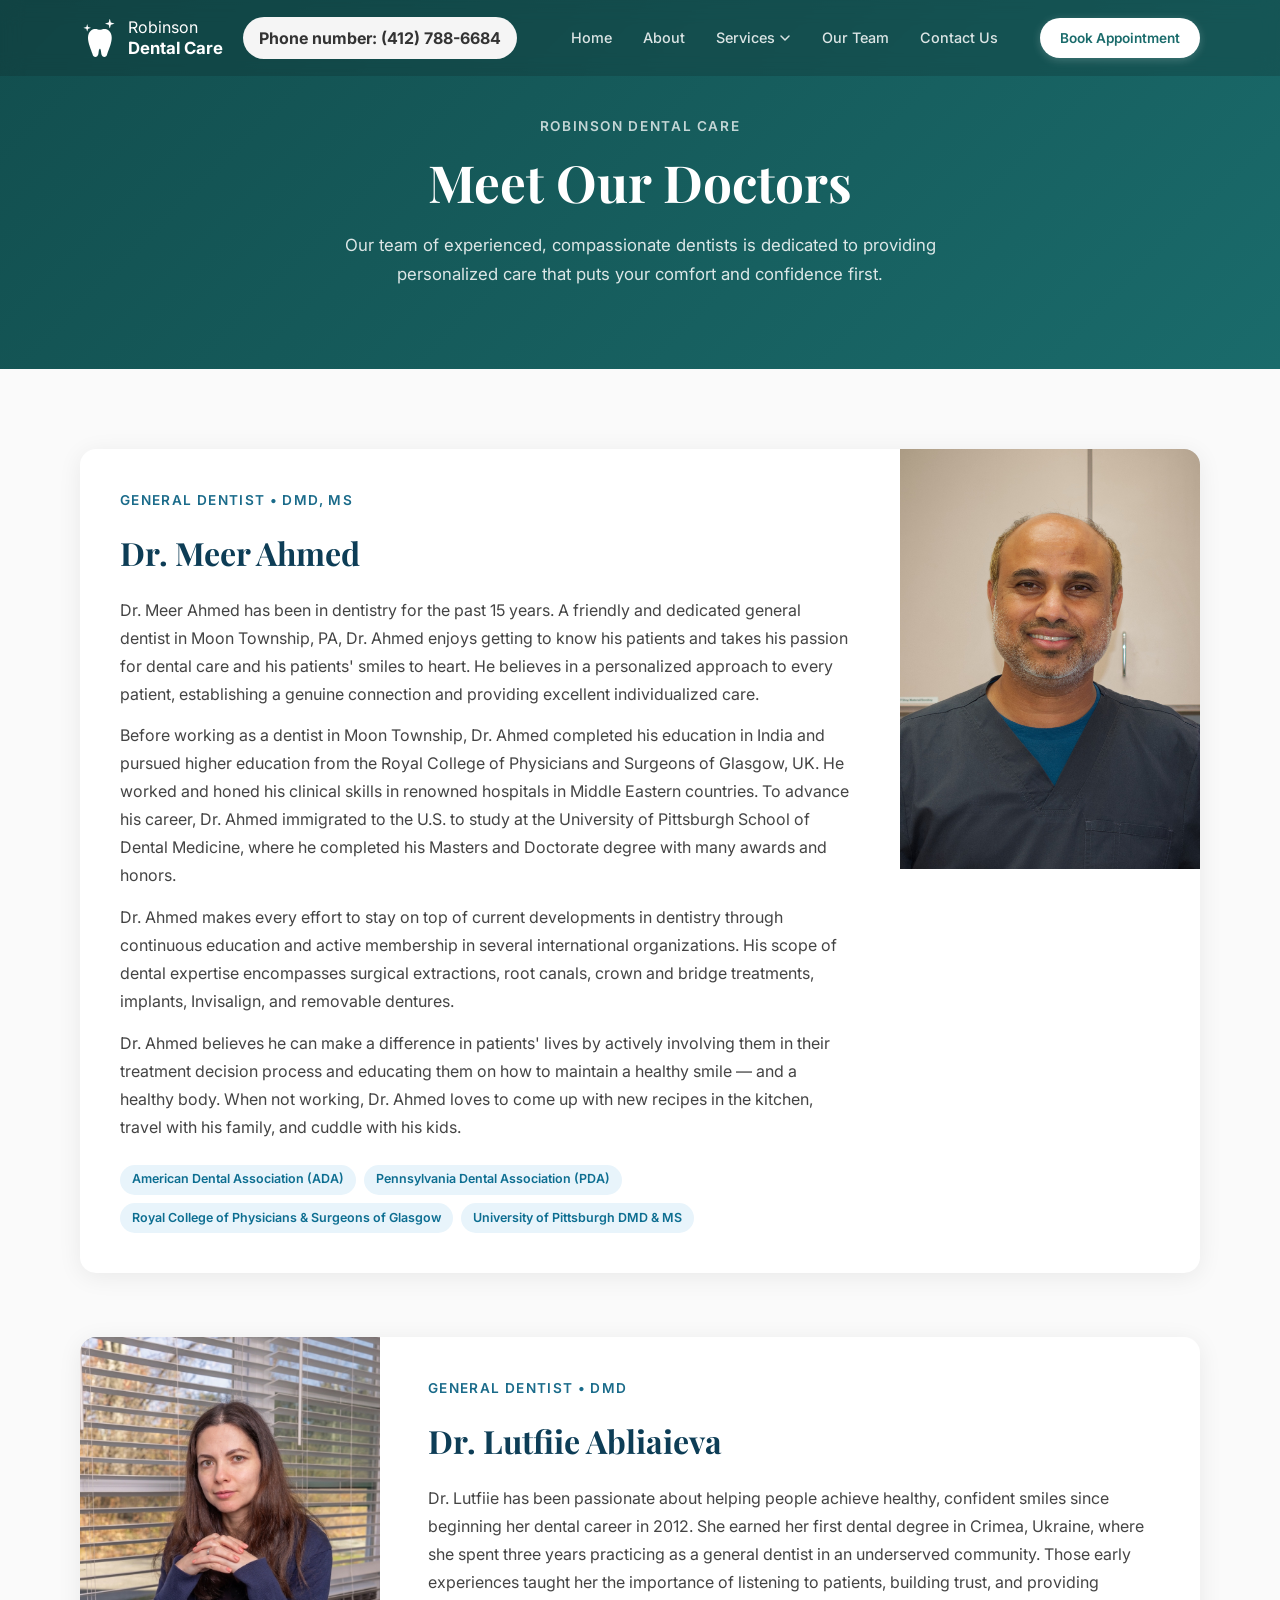
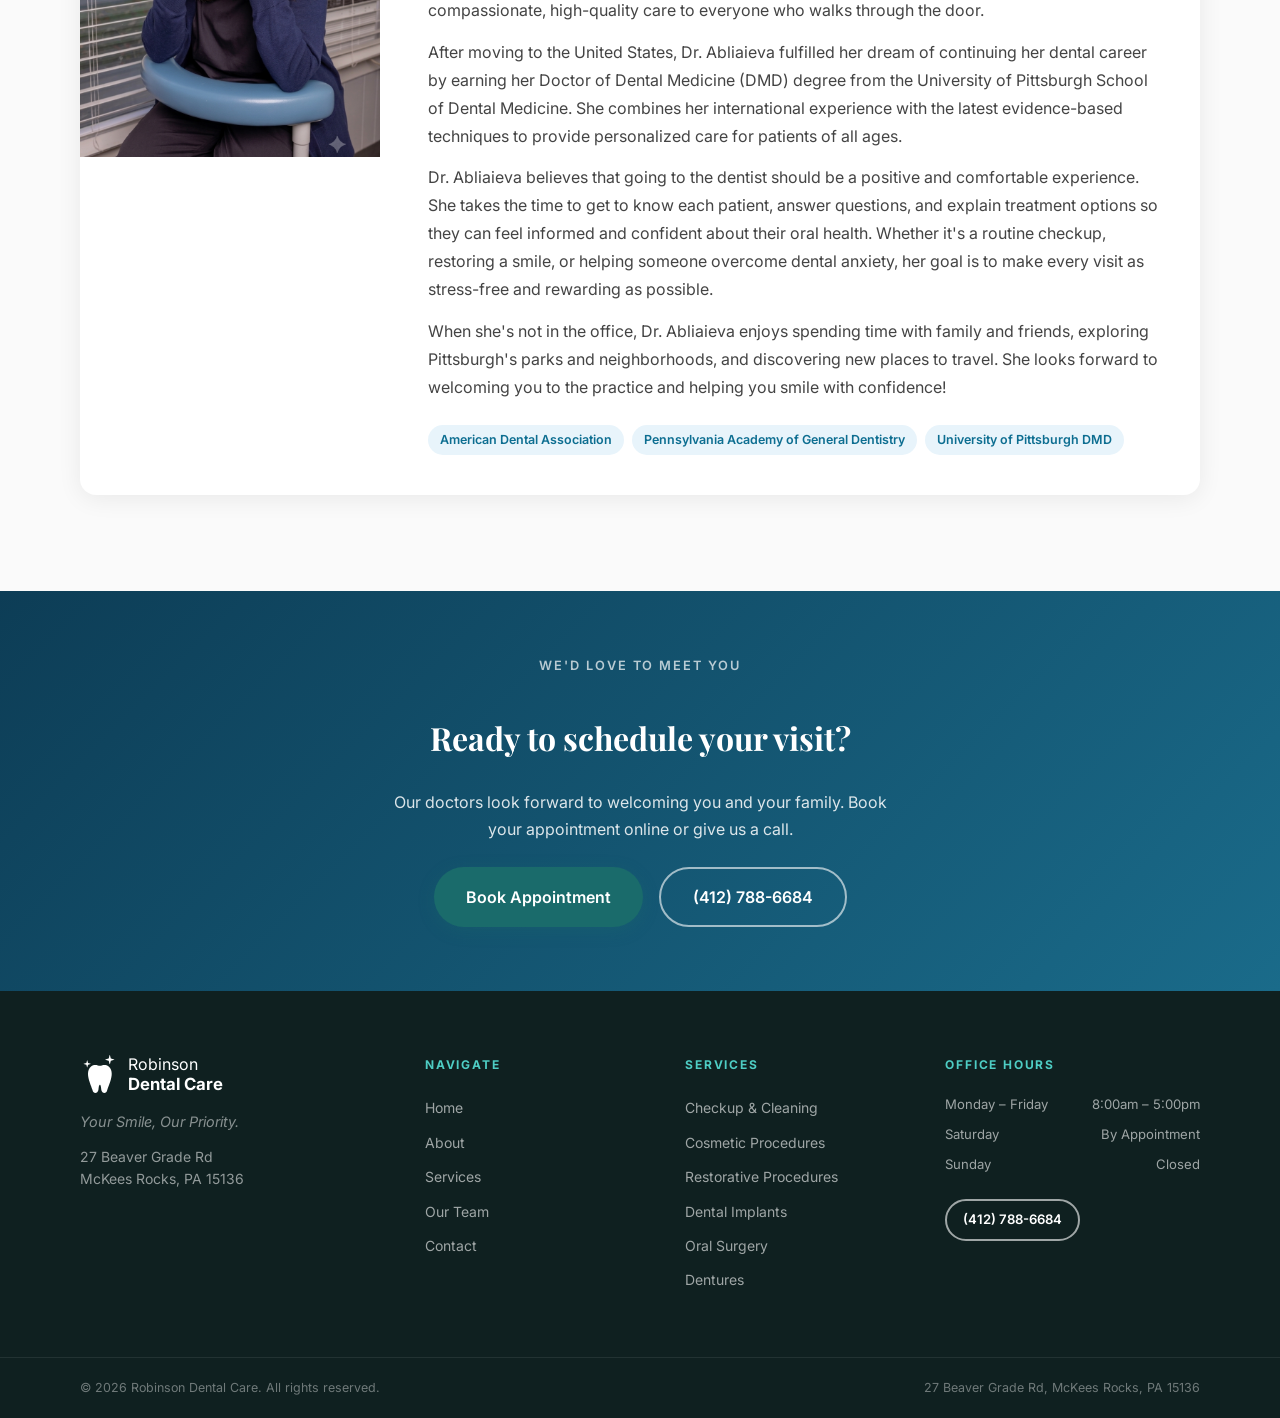
==== team.html @ d9f801e6 "added teams page and fix navbar overflow" ====
<!DOCTYPE html>
<html lang="en">
<head>
  <meta charset="UTF-8" />
  <meta name="viewport" content="width=device-width, initial-scale=1.0" />
  <title>Meet Our Team | Robinson Dental Care</title>
  <meta name="description" content="Meet the compassionate dental team at Robinson Dental Care in McKees Rocks, PA — Dr. Lutfiie Abliaieva and Dr. Meer Ahmed." />
  <link rel="preconnect" href="https://fonts.googleapis.com" />
  <link rel="preconnect" href="https://fonts.gstatic.com" crossorigin />
  <link href="https://fonts.googleapis.com/css2?family=Playfair+Display:wght@400;600;700&family=Inter:wght@300;400;500;600&display=swap" rel="stylesheet" />
  <link rel="stylesheet" href="styles.css" />
  <style>
    /* ── Team page specific styles ── */
    .team-hero {
      position: relative;
      padding: 7rem 0 5rem;
      background: linear-gradient(135deg, var(--clr-primary-dark, #0d3d56) 0%, var(--clr-primary, #1a6b8a) 100%);
      text-align: center;
      color: #fff;
      overflow: hidden;
    }
    .team-hero__eyebrow {
      display: inline-block;
      font-size: 0.85rem;
      font-weight: 600;
      letter-spacing: 0.12em;
      text-transform: uppercase;
      color: rgba(255,255,255,0.75);
      margin-bottom: 1rem;
    }
    .team-hero__title {
      font-family: 'Playfair Display', serif;
      font-size: clamp(2rem, 5vw, 3.2rem);
      font-weight: 700;
      line-height: 1.15;
      margin-bottom: 1.2rem;
    }
    .team-hero__text {
      max-width: 600px;
      margin: 0 auto;
      font-size: 1.05rem;
      color: rgba(255,255,255,0.85);
      line-height: 1.7;
    }

    /* ── Doctor cards ── */
    .team-section {
      padding: 5rem 0 6rem;
      background: #fafafa;
    }
    .doctor-card {
      display: grid;
      grid-template-columns: 300px 1fr;
      gap: 3rem;
      align-items: start;
      background: #fff;
      border-radius: 1rem;
      box-shadow: 0 4px 24px rgba(0,0,0,0.07);
      overflow: hidden;
      margin-bottom: 4rem;
    }
    .doctor-card:last-child {
      margin-bottom: 0;
    }
    .doctor-card--reverse {
      grid-template-columns: 1fr 300px;
    }
    .doctor-card__photo-wrap {
      position: relative;
      min-height: 420px;
      background: #e8f0f5;
      overflow: hidden;
    }
    .doctor-card--reverse .doctor-card__photo-wrap {
      order: 2;
    }
    .doctor-card__photo {
      width: 100%;
      height: 100%;
      object-fit: cover;
      object-position: top center;
      display: block;
      position: absolute;
      inset: 0;
    }
    .doctor-card__placeholder {
      width: 100%;
      height: 100%;
      min-height: 420px;
      display: flex;
      align-items: center;
      justify-content: center;
      background: linear-gradient(160deg, #d0e8f2 0%, #b8d8e8 100%);
    }
    .doctor-card__placeholder svg {
      width: 100px;
      height: 100px;
      opacity: 0.35;
      color: #1a6b8a;
    }
    .doctor-card__body {
      padding: 2.5rem 2.5rem 2.5rem 0;
      display: flex;
      flex-direction: column;
      gap: 1rem;
    }
    .doctor-card--reverse .doctor-card__body {
      padding: 2.5rem 0 2.5rem 2.5rem;
    }
    .doctor-card__name {
      font-family: 'Playfair Display', serif;
      font-size: clamp(1.5rem, 3vw, 2rem);
      font-weight: 700;
      color: #0d3d56;
      margin: 0;
    }
    .doctor-card__credential {
      font-size: 0.85rem;
      font-weight: 600;
      letter-spacing: 0.1em;
      text-transform: uppercase;
      color: #1a6b8a;
      margin: 0;
    }
    .doctor-card__bio p {
      font-size: 1rem;
      line-height: 1.75;
      color: #444;
      margin: 0 0 0.85rem;
    }
    .doctor-card__bio p:last-child {
      margin-bottom: 0;
    }
    .doctor-card__memberships {
      display: flex;
      flex-wrap: wrap;
      gap: 0.5rem;
      margin-top: 0.5rem;
    }
    .badge {
      display: inline-block;
      padding: 0.3rem 0.75rem;
      background: #e8f4fb;
      color: #0d6e91;
      border-radius: 2rem;
      font-size: 0.78rem;
      font-weight: 600;
    }

    /* ── CTA band ── */
    .team-cta-band {
      background: linear-gradient(135deg, #0d3d56 0%, #1a6b8a 100%);
      color: #fff;
      padding: 4rem 0;
    }
    .team-cta-band__inner {
      display: flex;
      flex-direction: column;
      align-items: center;
      text-align: center;
      gap: 1.5rem;
    }
    .team-cta-band__title {
      font-family: 'Playfair Display', serif;
      font-size: clamp(1.5rem, 3vw, 2rem);
      margin: 0;
    }
    .team-cta-band__text {
      max-width: 520px;
      color: rgba(255,255,255,0.85);
      line-height: 1.7;
      margin: 0;
    }
    .team-cta-band__actions {
      display: flex;
      gap: 1rem;
      flex-wrap: wrap;
      justify-content: center;
    }

    /* ── Responsive ── */
    @media (max-width: 768px) {
      .doctor-card,
      .doctor-card--reverse {
        grid-template-columns: 1fr;
      }
      .doctor-card__photo-wrap {
        min-height: 280px;
        position: relative;
      }
      .doctor-card--reverse .doctor-card__photo-wrap {
        order: 0;
      }
      .doctor-card__body,
      .doctor-card--reverse .doctor-card__body {
        padding: 1.75rem;
      }
    }
  </style>
</head>
<body class="service-page">

  <!-- ========== HEADER ========== -->
  <header class="header" id="header">
    <div class="container header__inner">
      <a href="index.html" class="logo">
        <svg class="logo__icon" viewBox="0 0 512 512" xmlns="http://www.w3.org/2000/svg" aria-hidden="true">
          <g fill="currentColor">
            <path d="M386.504,156.575c-19.34-15.092-38.896-20.3-56.195-20.19c-13.232,0.017-25.064,2.706-35.536,5.081 c-10.48,2.436-19.632,4.481-27.221,4.448c-7.575,0.034-16.723-2.012-27.207-4.448c-10.472-2.376-22.304-5.064-35.532-5.081 c-17.303-0.11-36.86,5.09-56.199,20.198c-14.36,11.067-24.785,25.576-31.35,42.148c-6.591,16.588-9.483,35.188-9.491,55.193 c0.016,30.64,6.764,64.722,18.486,100.909c12.104,37.336,22.477,64.789,30.15,84.751c3.826,9.968,6.975,18.068,9.284,24.468 c2.312,6.358,3.75,11.11,4.228,13.756c1.886,10.23,6.612,18.93,13.354,24.966c6.718,6.037,15.329,9.241,23.94,9.225 c8.895,0.008,17.747-3.365,24.815-9.58c7.098-6.214,12.362-15.185,14.898-26.041c0.74-3.187,1.21-6.536,1.679-10.306 c0.802-6.561,1.513-14.323,2.528-22.304c1.484-11.93,3.86-24.409,7.398-32.45c1.712-4.034,3.669-6.781,5.132-8.049 c1.544-1.268,2.08-1.471,3.889-1.573c1.421,0.042,1.987,0.254,2.943,0.828c1.603,0.931,4.35,4.254,6.59,9.968 c3.45,8.464,5.682,21.095,7.111,32.983c0.736,5.952,1.311,11.752,1.886,16.96c0.604,5.25,1.15,9.782,2.109,13.942 c2.541,10.856,7.788,19.827,14.89,26.041c7.068,6.232,15.933,9.588,24.824,9.58c8.611,0.016,17.222-3.188,23.94-9.233 c6.747-6.028,11.46-14.728,13.355-24.958c0.481-2.647,1.918-7.398,4.227-13.756c6.954-19.294,21.298-53.274,39.433-109.219 c11.727-36.179,18.47-70.269,18.478-100.909c0-19.996-2.892-38.605-9.482-55.193C411.281,182.159,400.856,167.643,386.504,156.575z"/>
            <path d="M461.165,59.632l-43.593-11.55c-1.141-0.254-2.072-1.167-2.317-2.317L403.757,2.173 C403.452,0.905,402.328,0,401.018,0c-1.311,0-2.436,0.905-2.74,2.173l-11.49,43.592c-0.262,1.15-1.184,2.063-2.325,2.317 l-43.593,11.55c-1.276,0.254-2.181,1.386-2.181,2.697c0,1.311,0.905,2.443,2.181,2.688l43.593,11.558 c1.141,0.237,2.062,1.167,2.325,2.317l11.49,43.585c0.304,1.276,1.429,2.181,2.74,2.181c1.31,0,2.434-0.905,2.739-2.181 l11.498-43.585c0.245-1.15,1.176-2.08,2.317-2.317l43.593-11.558c1.277-0.245,2.182-1.378,2.182-2.688 C463.346,61.018,462.442,59.886,461.165,59.632z"/>
            <path d="M268.72,255.75l-39.809-10.551c-1.044-0.228-1.89-1.066-2.114-2.114l-10.501-39.805 c-0.279-1.158-1.306-1.987-2.502-1.987c-1.197,0-2.224,0.829-2.503,1.987l-10.492,39.805c-0.236,1.048-1.078,1.886-2.122,2.114 l-39.81,10.551c-1.166,0.229-1.99,1.268-1.99,2.461c0,1.201,0.824,2.232,1.99,2.46l39.81,10.551 c1.044,0.22,1.886,1.066,2.122,2.114l10.492,39.805c0.279,1.167,1.306,1.987,2.503,1.987c1.196,0,2.223-0.82,2.502-1.987 l10.501-39.805c0.224-1.048,1.07-1.894,2.114-2.114l39.809-10.551c1.167-0.228,1.991-1.26,1.991-2.46 C270.711,257.018,269.887,255.979,268.72,255.75z"/>
            <path d="M109.731,130.72l33.756-8.945c0.989-0.195,1.686-1.065,1.686-2.088c0-1.006-0.698-1.894-1.686-2.088 l-33.756-8.945c-0.883-0.195-1.602-0.905-1.792-1.792l-8.903-33.752c-0.236-0.981-1.107-1.682-2.122-1.682 c-1.014,0-1.886,0.701-2.122,1.682l-8.895,33.752c-0.203,0.888-0.917,1.598-1.801,1.792l-33.756,8.945 c-0.99,0.194-1.686,1.082-1.686,2.088c0,1.024,0.697,1.894,1.686,2.088l33.756,8.945c0.884,0.186,1.598,0.905,1.801,1.792 l8.895,33.752c0.236,0.989,1.108,1.682,2.122,1.682c1.015,0,1.886-0.694,2.122-1.682l8.903-33.752 C108.129,131.625,108.848,130.906,109.731,130.72z"/>
          </g>
        </svg>
        <span class="logo__text">Robinson <strong>Dental Care</strong></span>
      </a>
      <a href="tel:+14127886684" class="header__phone" style="display: flex; align-items: center; justify-content: center; background-color: #f5f5f5; padding: 0.5rem 1rem; border-radius: 4rem; text-decoration: none; color: #333; font-weight: bold; transition: background-color 0.3s ease;">
        <span class="header__phone-text">Phone number: (412) <wbr />788-6684</span>
      </a>
      <nav class="nav" id="nav" aria-label="Main navigation">
        <ul class="nav__list">
          <li><a href="index.html" class="nav__link">Home</a></li>
          <li><a href="index.html#about" class="nav__link">About</a></li>
          <li class="nav__item--dropdown">
            <a href="index.html#services" class="nav__link">Services
              <svg width="12" height="12" viewBox="0 0 12 12" fill="none" aria-hidden="true"><path d="M2 4l4 4 4-4" stroke="currentColor" stroke-width="1.5" stroke-linecap="round" stroke-linejoin="round"/></svg>
            </a>
            <ul class="nav__dropdown">
              <li><a href="./services/checkup-and-cleaning.html">Checkup &amp; Cleaning</a></li>
              <li><a href="./services/cosmetic-dentistry.html">Cosmetic Procedures</a></li>
              <li><a href="./services/restorative-dentistry.html">Restorative Procedures</a></li>
              <li><a href="./services/dental-implants.html">Dental Implants</a></li>
              <li><a href="./services/oral-surgery.html">Oral Surgery</a></li>
              <li><a href="./services/dentures.html">Dentures</a></li>
              <li><a href="./services/pediatric-dentistry.html">Pediatric Dentistry</a></li>
            </ul>
          </li>
          <li><a href="team.html" class="nav__link active" style="white-space: nowrap;">Our Team</a></li>
          <li><a href="index.html#contact" class="nav__link">Contact Us</a></li>
        </ul>
      </nav>
      <a href="https://appt.link/meet-with-robinson-U1vsFAFU/robinson-dental-care" target="_blank" rel="noopener noreferrer" class="btn btn--primary btn--sm header__cta">Book Appointment</a>
      <button class="hamburger" id="hamburger" aria-label="Toggle menu" aria-expanded="false"><span></span><span></span><span></span></button>
    </div>
  </header>

  <main>

    <!-- ========== HERO ========== -->
    <section class="team-hero">
      <div class="container">
        <p class="team-hero__eyebrow reveal">Robinson Dental Care</p>
        <h1 class="team-hero__title reveal" data-delay="100">Meet Our Doctors</h1>
        <p class="team-hero__text reveal" data-delay="200">Our team of experienced, compassionate dentists is dedicated to providing personalized care that puts your comfort and confidence first.</p>
      </div>
    </section>

    <!-- ========== TEAM CARDS ========== -->
    <section class="team-section">
      <div class="container">

                <!-- Dr. Meer Ahmed -->
        <article class="doctor-card doctor-card--reverse reveal" data-delay="100">
          <div class="doctor-card__body">
            <p class="doctor-card__credential">General Dentist &bull; DMD, MS</p>
            <h2 class="doctor-card__name">Dr. Meer Ahmed</h2>
            <div class="doctor-card__bio">
              <p>Dr. Meer Ahmed has been in dentistry for the past 15 years. A friendly and dedicated general dentist in Moon Township, PA, Dr. Ahmed enjoys getting to know his patients and takes his passion for dental care and his patients' smiles to heart. He believes in a personalized approach to every patient, establishing a genuine connection and providing excellent individualized care.</p>
              <p>Before working as a dentist in Moon Township, Dr. Ahmed completed his education in India and pursued higher education from the Royal College of Physicians and Surgeons of Glasgow, UK. He worked and honed his clinical skills in renowned hospitals in Middle Eastern countries. To advance his career, Dr. Ahmed immigrated to the U.S. to study at the University of Pittsburgh School of Dental Medicine, where he completed his Masters and Doctorate degree with many awards and honors.</p>
              <p>Dr. Ahmed makes every effort to stay on top of current developments in dentistry through continuous education and active membership in several international organizations. His scope of dental expertise encompasses surgical extractions, root canals, crown and bridge treatments, implants, Invisalign, and removable dentures.</p>
              <p>Dr. Ahmed believes he can make a difference in patients' lives by actively involving them in their treatment decision process and educating them on how to maintain a healthy smile — and a healthy body. When not working, Dr. Ahmed loves to come up with new recipes in the kitchen, travel with his family, and cuddle with his kids.</p>
            </div>
            <div class="doctor-card__memberships">
              <span class="badge">American Dental Association (ADA)</span>
              <span class="badge">Pennsylvania Dental Association (PDA)</span>
              <span class="badge">Royal College of Physicians &amp; Surgeons of Glasgow</span>
              <span class="badge">University of Pittsburgh DMD &amp; MS</span>
            </div>
          </div>
          <div class="doctor-card__photo-wrap">
            <img src="images/doctor2.jpg" alt="Dr. Meer Ahmed" class="doctor-card__photo" />
          </div>
        </article>

        <!-- Dr. Lutfiie Abliaieva -->
        <article class="doctor-card reveal">
          <div class="doctor-card__photo-wrap">
            <img src="images/doctor.PNG" alt="Dr. Lutfiie Abliaieva" class="doctor-card__photo" />
          </div>
          <div class="doctor-card__body">
            <p class="doctor-card__credential">General Dentist &bull; DMD</p>
            <h2 class="doctor-card__name">Dr. Lutfiie Abliaieva</h2>
            <div class="doctor-card__bio">
              <p>Dr. Lutfiie has been passionate about helping people achieve healthy, confident smiles since beginning her dental career in 2012. She earned her first dental degree in Crimea, Ukraine, where she spent three years practicing as a general dentist in an underserved community. Those early experiences taught her the importance of listening to patients, building trust, and providing compassionate, high-quality care to everyone who walks through the door.</p>
              <p>After moving to the United States, Dr. Abliaieva fulfilled her dream of continuing her dental career by earning her Doctor of Dental Medicine (DMD) degree from the University of Pittsburgh School of Dental Medicine. She combines her international experience with the latest evidence-based techniques to provide personalized care for patients of all ages.</p>
              <p>Dr. Abliaieva believes that going to the dentist should be a positive and comfortable experience. She takes the time to get to know each patient, answer questions, and explain treatment options so they can feel informed and confident about their oral health. Whether it's a routine checkup, restoring a smile, or helping someone overcome dental anxiety, her goal is to make every visit as stress-free and rewarding as possible.</p>
              <p>When she's not in the office, Dr. Abliaieva enjoys spending time with family and friends, exploring Pittsburgh's parks and neighborhoods, and discovering new places to travel. She looks forward to welcoming you to the practice and helping you smile with confidence!</p>
            </div>
            <div class="doctor-card__memberships">
              <span class="badge">American Dental Association</span>
              <span class="badge">Pennsylvania Academy of General Dentistry</span>
              <span class="badge">University of Pittsburgh DMD</span>
            </div>
          </div>
        </article>

      </div>
    </section>

    <!-- ========== CTA BAND ========== -->
    <section class="team-cta-band">
      <div class="container team-cta-band__inner reveal">
        <p class="section-eyebrow" style="color: rgba(255,255,255,0.7);">We'd Love to Meet You</p>
        <h2 class="team-cta-band__title">Ready to schedule your visit?</h2>
        <p class="team-cta-band__text">Our doctors look forward to welcoming you and your family. Book your appointment online or give us a call.</p>
        <div class="team-cta-band__actions">
          <a href="https://appt.link/meet-with-robinson-U1vsFAFU/robinson-dental-care" target="_blank" rel="noopener noreferrer" class="btn btn--primary btn--lg">Book Appointment</a>
          <a href="tel:+14127886684" class="btn btn--outline-light btn--lg">(412) 788-6684</a>
        </div>
      </div>
    </section>

  </main>

  <!-- ========== FOOTER ========== -->
  <footer class="footer">
    <div class="container footer__inner">
      <div class="footer__col footer__col--brand">
        <a href="index.html" class="logo logo--light">
          <svg class="logo__icon" viewBox="0 0 512 512" xmlns="http://www.w3.org/2000/svg" aria-hidden="true">
            <g fill="currentColor">
              <path d="M386.504,156.575c-19.34-15.092-38.896-20.3-56.195-20.19c-13.232,0.017-25.064,2.706-35.536,5.081 c-10.48,2.436-19.632,4.481-27.221,4.448c-7.575,0.034-16.723-2.012-27.207-4.448c-10.472-2.376-22.304-5.064-35.532-5.081 c-17.303-0.11-36.86,5.09-56.199,20.198c-14.36,11.067-24.785,25.576-31.35,42.148c-6.591,16.588-9.483,35.188-9.491,55.193 c0.016,30.64,6.764,64.722,18.486,100.909c12.104,37.336,22.477,64.789,30.15,84.751c3.826,9.968,6.975,18.068,9.284,24.468 c2.312,6.358,3.75,11.11,4.228,13.756c1.886,10.23,6.612,18.93,13.354,24.966c6.718,6.037,15.329,9.241,23.94,9.225 c8.895,0.008,17.747-3.365,24.815-9.58c7.098-6.214,12.362-15.185,14.898-26.041c0.74-3.187,1.21-6.536,1.679-10.306 c0.802-6.561,1.513-14.323,2.528-22.304c1.484-11.93,3.86-24.409,7.398-32.45c1.712-4.034,3.669-6.781,5.132-8.049 c1.544-1.268,2.08-1.471,3.889-1.573c1.421,0.042,1.987,0.254,2.943,0.828c1.603,0.931,4.35,4.254,6.59,9.968 c3.45,8.464,5.682,21.095,7.111,32.983c0.736,5.952,1.311,11.752,1.886,16.96c0.604,5.25,1.15,9.782,2.109,13.942 c2.541,10.856,7.788,19.827,14.89,26.041c7.068,6.232,15.933,9.588,24.824,9.58c8.611,0.016,17.222-3.188,23.94-9.233 c6.747-6.028,11.46-14.728,13.355-24.958c0.481-2.647,1.918-7.398,4.227-13.756c6.954-19.294,21.298-53.274,39.433-109.219 c11.727-36.179,18.47-70.269,18.478-100.909c0-19.996-2.892-38.605-9.482-55.193C411.281,182.159,400.856,167.643,386.504,156.575z"/>
              <path d="M461.165,59.632l-43.593-11.55c-1.141-0.254-2.072-1.167-2.317-2.317L403.757,2.173 C403.452,0.905,402.328,0,401.018,0c-1.311,0-2.436,0.905-2.74,2.173l-11.49,43.592c-0.262,1.15-1.184,2.063-2.325,2.317 l-43.593,11.55c-1.276,0.254-2.181,1.386-2.181,2.697c0,1.311,0.905,2.443,2.181,2.688l43.593,11.558 c1.141,0.237,2.062,1.167,2.325,2.317l11.49,43.585c0.304,1.276,1.429,2.181,2.74,2.181c1.31,0,2.434-0.905,2.739-2.181 l11.498-43.585c0.245-1.15,1.176-2.08,2.317-2.317l43.593-11.558c1.277-0.245,2.182-1.378,2.182-2.688 C463.346,61.018,462.442,59.886,461.165,59.632z"/>
              <path d="M268.72,255.75l-39.809-10.551c-1.044-0.228-1.89-1.066-2.114-2.114l-10.501-39.805 c-0.279-1.158-1.306-1.987-2.502-1.987c-1.197,0-2.224,0.829-2.503,1.987l-10.492,39.805c-0.236,1.048-1.078,1.886-2.122,2.114 l-39.81,10.551c-1.166,0.229-1.99,1.268-1.99,2.461c0,1.201,0.824,2.232,1.99,2.46l39.81,10.551 c1.044,0.22,1.886,1.066,2.122,2.114l10.492,39.805c0.279,1.167,1.306,1.987,2.503,1.987c1.196,0,2.223-0.82,2.502-1.987 l10.501-39.805c0.224-1.048,1.07-1.894,2.114-2.114l39.809-10.551c1.167-0.228,1.991-1.26,1.991-2.46 C270.711,257.018,269.887,255.979,268.72,255.75z"/>
              <path d="M109.731,130.72l33.756-8.945c0.989-0.195,1.686-1.065,1.686-2.088c0-1.006-0.698-1.894-1.686-2.088 l-33.756-8.945c-0.883-0.195-1.602-0.905-1.792-1.792l-8.903-33.752c-0.236-0.981-1.107-1.682-2.122-1.682 c-1.014,0-1.886,0.701-2.122,1.682l-8.895,33.752c-0.203,0.888-0.917,1.598-1.801,1.792l-33.756,8.945 c-0.99,0.194-1.686,1.082-1.686,2.088c0,1.024,0.697,1.894,1.686,2.088l33.756,8.945c0.884,0.186,1.598,0.905,1.801,1.792 l8.895,33.752c0.236,0.989,1.108,1.682,2.122,1.682c1.015,0,1.886-0.694,2.122-1.682l8.903-33.752 C108.129,131.625,108.848,130.906,109.731,130.72z"/>
            </g>
          </svg>
          <span class="logo__text">Robinson <strong>Dental Care</strong></span>
        </a>
        <p class="footer__tagline">Your Smile, Our Priority.</p>
        <p class="footer__address">27 Beaver Grade Rd<br />McKees Rocks, PA 15136</p>
      </div>
      <div class="footer__col">
        <h4 class="footer__col-title">Navigate</h4>
        <ul class="footer__links">
          <li><a href="index.html">Home</a></li>
          <li><a href="index.html#about">About</a></li>
          <li><a href="index.html#services">Services</a></li>
          <li><a href="team.html">Our Team</a></li>
          <li><a href="index.html#contact">Contact</a></li>
        </ul>
      </div>
      <div class="footer__col">
        <h4 class="footer__col-title">Services</h4>
        <ul class="footer__links">
          <li><a href="./services/checkup-and-cleaning.html">Checkup &amp; Cleaning</a></li>
          <li><a href="./services/cosmetic-dentistry.html">Cosmetic Procedures</a></li>
          <li><a href="./services/restorative-dentistry.html">Restorative Procedures</a></li>
          <li><a href="./services/dental-implants.html">Dental Implants</a></li>
          <li><a href="./services/oral-surgery.html">Oral Surgery</a></li>
          <li><a href="./services/dentures.html">Dentures</a></li>
        </ul>
      </div>
      <div class="footer__col">
        <h4 class="footer__col-title">Office Hours</h4>
        <ul class="footer__hours">
          <li><span>Monday – Friday</span><span>8:00am – 5:00pm</span></li>
          <li><span>Saturday</span><span>By Appointment</span></li>
          <li><span>Sunday</span><span>Closed</span></li>
        </ul>
        <a href="tel:+14127886684" class="btn btn--outline-light btn--sm footer__phone">(412) 788-6684</a>
      </div>
    </div>
    <div class="footer__bottom">
      <div class="container footer__bottom-inner">
        <p>&copy; <span id="year"></span> Robinson Dental Care. All rights reserved.</p>
        <p>27 Beaver Grade Rd, McKees Rocks, PA 15136</p>
      </div>
    </div>
  </footer>

  <script src="script.js"></script>
</body>
</html>
---- styles.css ----
/* =============================================
   ROOT VARIABLES & RESET
   ============================================= */
:root {
  --clr-primary: #1a6b6b;
  --clr-primary-dark: #124e4e;
  --clr-primary-light: #2da8a8;
  --clr-accent: #4ecdc4;
  --clr-accent-light: #a8e6e3;
  --clr-dark: #0f2020;
  --clr-dark-2: #1c3535;
  --clr-text: #2d4a4a;
  --clr-text-muted: #5a7a7a;
  --clr-border: #d4eaea;
  --clr-bg: #f7fefe;
  --clr-white: #ffffff;
  --clr-surface: #eef8f8;

  --font-heading: 'Playfair Display', Georgia, serif;
  --font-body: 'Inter', system-ui, -apple-system, sans-serif;

  --shadow-sm: 0 2px 8px rgba(26, 107, 107, 0.08);
  --shadow-md: 0 8px 28px rgba(26, 107, 107, 0.12);
  --shadow-lg: 0 20px 60px rgba(26, 107, 107, 0.16);

  --radius-sm: 8px;
  --radius-md: 16px;
  --radius-lg: 24px;
  --radius-full: 9999px;

  --transition: 0.3s ease;
  --transition-slow: 0.6s ease;

  --container-max: 1200px;
  --container-pad: clamp(1.25rem, 5vw, 2.5rem);
  --header-h: 76px;
}

*, *::before, *::after {
  box-sizing: border-box;
  margin: 0;
  padding: 0;
}

html {
  scroll-behavior: smooth;
  scroll-padding-top: var(--header-h);
}

body {
  font-family: var(--font-body);
  color: var(--clr-text);
  background: var(--clr-white);
  line-height: 1.65;
  -webkit-font-smoothing: antialiased;
}

img { display: block; max-width: 100%; }
a { color: inherit; text-decoration: none; }
ul { list-style: none; }
button { font: inherit; cursor: pointer; border: none; background: none; }
input, textarea, select { font: inherit; }
svg { flex-shrink: 0; }

/* =============================================
   UTILITY
   ============================================= */
.container {
  max-width: var(--container-max);
  margin-inline: auto;
  padding-inline: var(--container-pad);
}

.text-accent { color: var(--clr-accent); }

.section-eyebrow {
  font-family: var(--font-body);
  font-size: 0.8rem;
  font-weight: 600;
  letter-spacing: 0.15em;
  text-transform: uppercase;
  color: var(--clr-primary-light);
  margin-bottom: 0.75rem;
}

.section-title {
  font-family: var(--font-heading);
  font-size: clamp(1.9rem, 4vw, 2.8rem);
  font-weight: 700;
  color: var(--clr-dark);
  line-height: 1.2;
  margin-bottom: 1rem;
}

.section-subtitle {
  font-size: 1.05rem;
  color: var(--clr-text-muted);
  max-width: 580px;
}

.section-header {
  text-align: center;
  margin-bottom: 3.5rem;
}

.section-header .section-subtitle {
  margin-inline: auto;
}

/* =============================================
   BUTTONS
   ============================================= */
.btn {
  display: inline-flex;
  align-items: center;
  justify-content: center;
  gap: 0.5rem;
  font-weight: 600;
  border-radius: var(--radius-full);
  transition: all var(--transition);
  white-space: nowrap;
}

.btn--sm  { font-size: 0.85rem; padding: 0.55rem 1.25rem; }
.btn--lg  { font-size: 1rem;    padding: 0.9rem  2rem;    }
.btn--full { width: 100%; }

.btn--primary {
  background: var(--clr-primary);
  color: var(--clr-white);
  box-shadow: 0 4px 16px rgba(26, 107, 107, 0.3);
}
.btn--primary:hover {
  background: var(--clr-primary-dark);
  box-shadow: 0 6px 24px rgba(26, 107, 107, 0.4);
  transform: translateY(-2px);
}

.btn--outline-light {
  background: transparent;
  color: var(--clr-white);
  border: 2px solid rgba(255,255,255,0.6);
}
.btn--outline-light:hover {
  background: rgba(255,255,255,0.15);
  border-color: var(--clr-white);
  transform: translateY(-2px);
}

/* =============================================
   SCROLL REVEAL
   ============================================= */
.reveal {
  opacity: 0;
  transform: translateY(28px);
  transition: opacity 0.65s ease, transform 0.65s ease;
}
.reveal.visible {
  opacity: 1;
  transform: translateY(0);
}

/* =============================================
   HEADER
   ============================================= */
.header {
  position: fixed;
  inset-block-start: 0;
  inset-inline: 0;
  z-index: 1000;
  height: var(--header-h);
  transition: background var(--transition), box-shadow var(--transition);
}

.header.scrolled {
  background: rgba(255,255,255,0.97);
  backdrop-filter: blur(12px);
  -webkit-backdrop-filter: blur(12px);
  box-shadow: var(--shadow-sm);
}

.header__inner {
  display: flex;
  align-items: center;
  height: 100%;
  gap: 1.25rem;
}

/* Logo */
.logo {
  display: flex;
  align-items: center;
  gap: 0.6rem;
  color: var(--clr-white);
  transition: opacity var(--transition);
}
.logo:hover { opacity: 0.85; }

.header.scrolled .logo { color: var(--clr-primary); }

.logo__icon {
  width: 38px;
  height: 38px;
  color: inherit;
}

.logo__text {
  font-family: var(--font-body);
  font-size: 1rem;
  font-weight: 400;
  line-height: 1.2;
}
.logo__text strong {
  display: block;
  font-size: 1.05rem;
  font-weight: 700;
}

/* Nav */
.nav { margin-inline-start: auto; }

.nav__list {
  display: flex;
  align-items: center;
  gap: 0.25rem;
}

.nav__link {
  display: inline-flex;
  align-items: center;
  gap: 4px;
  padding: 0.5rem 0.85rem;
  font-size: 0.9rem;
  font-weight: 500;
  color: rgba(255,255,255,0.85);
  border-radius: var(--radius-sm);
  transition: color var(--transition), background var(--transition);
}
.nav__link:hover, .nav__link.active {
  color: var(--clr-white);
  background: rgba(255,255,255,0.1);
}

.header.scrolled .nav__link {
  color: var(--clr-text);
}
.header.scrolled .nav__link:hover,
.header.scrolled .nav__link.active {
  color: var(--clr-primary);
  background: var(--clr-surface);
}

/* Dropdown */
.nav__item--dropdown {
  position: relative;
}
.nav__item--dropdown:hover .nav__dropdown,
.nav__item--dropdown:focus-within .nav__dropdown {
  opacity: 1;
  pointer-events: auto;
  transform: translateY(0);
}

.nav__dropdown {
  position: absolute;
  top: calc(100% + 8px);
  left: 50%;
  transform: translateX(-50%) translateY(-8px);
  background: var(--clr-white);
  border-radius: var(--radius-md);
  box-shadow: var(--shadow-lg);
  border: 1px solid var(--clr-border);
  min-width: 200px;
  padding: 0.5rem;
  opacity: 0;
  pointer-events: none;
  transition: opacity var(--transition), transform var(--transition);
  z-index: 10;
}

.nav__dropdown li a {
  display: block;
  padding: 0.5rem 0.85rem;
  font-size: 0.875rem;
  font-weight: 500;
  color: var(--clr-text);
  border-radius: var(--radius-sm);
  transition: background var(--transition), color var(--transition);
}
.nav__dropdown li a:hover {
  background: var(--clr-surface);
  color: var(--clr-primary);
}

/* Header CTA */
.header__cta {
  margin-inline-start: 0.5rem;
  background: var(--clr-white) !important;
  color: var(--clr-primary) !important;
  box-shadow: 0 2px 10px rgba(255,255,255,0.2);
}
.header__cta:hover {
  background: var(--clr-accent-light) !important;
  transform: translateY(-2px);
}
.header.scrolled .header__cta {
  background: var(--clr-primary) !important;
  color: var(--clr-white) !important;
}
.header.scrolled .header__cta:hover {
  background: var(--clr-primary-dark) !important;
}

/* Hamburger */
.hamburger {
  display: none;
  flex-direction: column;
  justify-content: center;
  gap: 5px;
  width: 36px;
  height: 36px;
  margin-inline-start: auto;
}
.hamburger span {
  display: block;
  height: 2px;
  background: var(--clr-white);
  border-radius: 2px;
  transition: transform var(--transition), opacity var(--transition);
}
.header.scrolled .hamburger span { background: var(--clr-dark); }
.hamburger.open span:nth-child(1) { transform: translateY(7px) rotate(45deg); }
.hamburger.open span:nth-child(2) { opacity: 0; }
.hamburger.open span:nth-child(3) { transform: translateY(-7px) rotate(-45deg); }

/* =============================================
   HERO
   ============================================= */
.hero {
  position: relative;
  min-height: 100svh;
  display: flex;
  align-items: center;
  padding-block: calc(var(--header-h) + 4rem) 5rem;
  overflow: hidden;
}

.hero__bg {
  position: absolute;
  inset: 0;
  background:
    url('https://images.unsplash.com/photo-1629909613654-28e377c37b09?auto=format&fit=crop&w=1600&q=80')
    center / cover no-repeat;
  transform: scale(1.04);
  transition: transform 8s ease-out;
}
.hero__bg.loaded { transform: scale(1); }

.hero__overlay {
  position: absolute;
  inset: 0;
  background: linear-gradient(
    135deg,
    rgba(15, 32, 32, 0.78) 0%,
    rgba(26, 107, 107, 0.55) 60%,
    rgba(78, 205, 196, 0.2) 100%
  );
}

.hero__content {
  position: relative;
  z-index: 1;
  max-width: 680px;
}

.hero__eyebrow {
  display: inline-block;
  font-size: 0.8rem;
  font-weight: 600;
  letter-spacing: 0.18em;
  text-transform: uppercase;
  color: var(--clr-accent);
  background: rgba(78, 205, 196, 0.12);
  border: 1px solid rgba(78, 205, 196, 0.3);
  padding: 0.35rem 1rem;
  border-radius: var(--radius-full);
  margin-bottom: 1.25rem;
}

.hero__heading {
  font-family: var(--font-heading);
  font-size: clamp(2.4rem, 6vw, 4rem);
  font-weight: 700;
  color: var(--clr-white);
  line-height: 1.12;
  margin-bottom: 1.25rem;
}

.hero__subtext {
  font-size: clamp(1rem, 1.8vw, 1.15rem);
  color: rgba(255,255,255,0.8);
  max-width: 520px;
  margin-bottom: 2.25rem;
  line-height: 1.7;
}

.hero__actions {
  display: flex;
  flex-wrap: wrap;
  gap: 1rem;
}

.hero__scroll {
  position: absolute;
  bottom: 2.5rem;
  left: 50%;
  transform: translateX(-50%);
  display: flex;
  flex-direction: column;
  align-items: center;
  gap: 0.5rem;
  color: rgba(255,255,255,0.5);
  font-size: 0.7rem;
  letter-spacing: 0.15em;
  text-transform: uppercase;
}

.hero__scroll-line {
  width: 1px;
  height: 48px;
  background: linear-gradient(to bottom, rgba(255,255,255,0.5), transparent);
  animation: scrollLine 2s ease infinite;
}

@keyframes scrollLine {
  0%   { transform: scaleY(0); transform-origin: top; }
  50%  { transform: scaleY(1); transform-origin: top; }
  51%  { transform: scaleY(1); transform-origin: bottom; }
  100% { transform: scaleY(0); transform-origin: bottom; }
}

/* =============================================
   TRUST BAR
   ============================================= */
.trust-bar {
  background: var(--clr-white);
  border-bottom: 1px solid var(--clr-border);
  padding-block: 1.75rem;
  box-shadow: var(--shadow-sm);
}

.trust-bar__inner {
  display: flex;
  align-items: center;
  flex-wrap: wrap;
  gap: 1rem;
}

.trust-bar__item {
  display: flex;
  align-items: center;
  gap: 0.85rem;
  flex: 1;
  min-width: 200px;
}

.trust-bar__item > div {
  display: flex;
  flex-direction: column;
  gap: 2px;
}
.trust-bar__item strong {
  font-size: 0.9rem;
  font-weight: 600;
  color: var(--clr-dark);
}
.trust-bar__item span {
  font-size: 0.78rem;
  color: var(--clr-text-muted);
}

.trust-bar__icon {
  width: 40px;
  height: 40px;
  color: var(--clr-primary-light);
  flex-shrink: 0;
}

.trust-bar__divider {
  width: 1px;
  height: 40px;
  background: var(--clr-border);
}

/* =============================================
   SERVICES
   ============================================= */
.services {
  padding-block: 6rem;
  background: var(--clr-bg);
}

.services__grid {
  display: grid;
  grid-template-columns: repeat(auto-fill, minmax(300px, 1fr));
  gap: 1.5rem;
}

.service-card {
  background: var(--clr-white);
  border: 1px solid var(--clr-border);
  border-radius: var(--radius-lg);
  padding: 2rem 1.75rem;
  transition: transform var(--transition), box-shadow var(--transition), border-color var(--transition);
  position: relative;
  overflow: hidden;
}

.service-card::before {
  content: '';
  position: absolute;
  inset-block-start: 0;
  inset-inline: 0;
  height: 3px;
  background: linear-gradient(90deg, var(--clr-primary), var(--clr-accent));
  transform: scaleX(0);
  transform-origin: left;
  transition: transform var(--transition);
}

.service-card:hover {
  transform: translateY(-6px);
  box-shadow: var(--shadow-lg);
  border-color: var(--clr-accent-light);
}
.service-card:hover::before { transform: scaleX(1); }

.service-card__icon-wrap {
  width: 60px;
  height: 60px;
  color: var(--clr-primary);
  margin-bottom: 1.25rem;
}
.service-card__icon-wrap svg {
  width: 100%;
  height: 100%;
}

.service-card__title {
  font-family: var(--font-heading);
  font-size: 1.2rem;
  font-weight: 600;
  color: var(--clr-dark);
  margin-bottom: 0.6rem;
}

.service-card__text {
  font-size: 0.9rem;
  color: var(--clr-text-muted);
  line-height: 1.65;
  margin-bottom: 1.25rem;
}

.service-card__link {
  font-size: 0.875rem;
  font-weight: 600;
  color: var(--clr-primary-light);
  transition: color var(--transition), gap var(--transition);
  display: inline-flex;
  align-items: center;
  gap: 4px;
}
.service-card__link:hover { color: var(--clr-primary); }

/* =============================================
   ABOUT
   ============================================= */
.about {
  padding-block: 6rem;
  background: var(--clr-white);
}

.about__inner {
  display: grid;
  grid-template-columns: 1fr 1fr;
  gap: 4rem;
  align-items: center;
}

.about__visual { position: relative; }

.about__photo-block {
  position: relative;
  aspect-ratio: 4/5;
  max-width: 460px;
}

.about__photo {
  position: absolute;
  border-radius: var(--radius-lg);
  overflow: hidden;
}

.about__photo--main {
  inset: 0;
  background:
    url('https://images.unsplash.com/photo-1588776814546-ec7e8c8d3f91?auto=format&fit=crop&w=800&q=80')
    center / cover no-repeat;
}

.about__photo--accent {
  width: 55%;
  aspect-ratio: 1;
  bottom: -2rem;
  right: -2rem;
  background:
    url('https://images.unsplash.com/photo-1606811841689-23dfddce3e95?auto=format&fit=crop&w=500&q=80')
    center / cover no-repeat;
  border: 4px solid var(--clr-white);
  box-shadow: var(--shadow-lg);
}

.about__stat-badge {
  position: absolute;
  top: 2rem;
  right: -1.5rem;
  background: var(--clr-primary);
  color: var(--clr-white);
  border-radius: var(--radius-md);
  padding: 1rem 1.25rem;
  text-align: center;
  box-shadow: var(--shadow-md);
}
.about__stat-badge strong {
  display: block;
  font-size: 2rem;
  font-family: var(--font-heading);
  font-weight: 700;
  line-height: 1;
}
.about__stat-badge span {
  font-size: 0.75rem;
  font-weight: 500;
  opacity: 0.85;
}

.about__text {
  color: var(--clr-text-muted);
  margin-bottom: 1rem;
  font-size: 0.975rem;
  line-height: 1.75;
}

.about__list {
  display: flex;
  flex-direction: column;
  gap: 0.6rem;
  margin-block: 1.5rem 2rem;
}
.about__list li {
  display: flex;
  align-items: center;
  gap: 0.65rem;
  font-size: 0.9rem;
  font-weight: 500;
  color: var(--clr-dark);
}
.about__list svg {
  width: 20px;
  height: 20px;
  color: var(--clr-primary-light);
  flex-shrink: 0;
}

/* =============================================
   CTA BANNER
   ============================================= */
.cta-banner {
  position: relative;
  padding-block: 5.5rem;
  overflow: hidden;
}

.cta-banner__bg {
  position: absolute;
  inset: 0;
  background:
    url('https://images.unsplash.com/photo-1609840114035-3c981b782dfe?auto=format&fit=crop&w=1600&q=80')
    center / cover no-repeat;
}

.cta-banner__overlay {
  position: absolute;
  inset: 0;
  background: linear-gradient(
    135deg,
    rgba(15, 32, 32, 0.88),
    rgba(26, 107, 107, 0.75)
  );
}

.cta-banner__inner {
  position: relative;
  z-index: 1;
  text-align: center;
}

.cta-banner__title {
  font-family: var(--font-heading);
  font-size: clamp(1.9rem, 4vw, 3rem);
  font-weight: 700;
  color: var(--clr-white);
  margin-bottom: 1rem;
  line-height: 1.2;
}

.cta-banner__sub {
  font-size: 1.05rem;
  color: rgba(255,255,255,0.75);
  max-width: 520px;
  margin-inline: auto;
  margin-bottom: 2.25rem;
}

/* =============================================
   CONTACT
   ============================================= */
.contact { padding: 0; }

.contact__split {
  display: grid;
  grid-template-columns: 1fr 1fr;
  min-height: 560px;
}

/* Map */
.contact__map {
  position: relative;
  min-height: 500px;
}
.contact__map iframe {
  position: absolute;
  inset: 0;
  width: 100%;
  height: 100%;
}

/* Info panel */
.contact__panel {
  background: #f2ede6;
  padding: clamp(2.5rem, 6vw, 5rem) clamp(2rem, 5vw, 4rem);
  display: flex;
  flex-direction: column;
  justify-content: center;
}

.contact__panel-heading {
  font-family: var(--font-heading);
  font-size: clamp(2rem, 3.5vw, 3rem);
  font-weight: 700;
  color: var(--clr-dark);
  line-height: 1.15;
  margin-bottom: 2.5rem;
}
.contact__panel-heading em {
  font-style: italic;
  font-weight: 400;
}

.contact__panel-details {
  display: flex;
  flex-direction: column;
  gap: 1.75rem;
  margin-bottom: 2.5rem;
}
.contact__panel-details li {
  display: flex;
  align-items: flex-start;
  gap: 1rem;
}

.contact__panel-icon {
  width: 42px;
  height: 42px;
  background: rgba(26, 107, 107, 0.1);
  border-radius: var(--radius-sm);
  display: flex;
  align-items: center;
  justify-content: center;
  flex-shrink: 0;
  color: var(--clr-primary);
}
.contact__panel-icon svg { width: 20px; height: 20px; }

.contact__panel-label {
  display: block;
  font-size: 0.72rem;
  font-weight: 700;
  letter-spacing: 0.12em;
  text-transform: uppercase;
  color: var(--clr-text-muted);
  margin-bottom: 0.3rem;
}
.contact__panel-details strong {
  display: block;
  font-size: 0.95rem;
  font-weight: 600;
  color: var(--clr-dark);
  line-height: 1.5;
}
.contact__panel-details a {
  color: inherit;
  transition: color var(--transition);
}
.contact__panel-details a:hover { color: var(--clr-primary); }

.contact__panel-btn {
  display: inline-flex;
  align-items: center;
  justify-content: center;
  padding: 1rem 2.25rem;
  border-radius: var(--radius-full);
  border: 2px solid var(--clr-dark);
  font-size: 0.95rem;
  font-weight: 600;
  color: var(--clr-dark);
  background: transparent;
  transition: background var(--transition), color var(--transition), transform var(--transition);
  align-self: flex-start;
}
.contact__panel-btn:hover {
  background: var(--clr-dark);
  color: var(--clr-white);
  transform: translateY(-2px);
}

/* =============================================
   SERVICE PAGES
   ============================================= */
body.service-page {
  background: var(--clr-bg);
}

body.service-page .header {
  background: rgba(15, 32, 32, 0.22);
  backdrop-filter: blur(10px);
  -webkit-backdrop-filter: blur(10px);
}

body.service-page .header.scrolled {
  background: rgba(255,255,255,0.96);
}

body.service-page .hero__eyebrow {
  margin-bottom: 1rem;
}

.service-hero {
  position: relative;
  min-height: 72svh;
  display: flex;
  align-items: center;
  padding-block: calc(var(--header-h) + 4rem) 5rem;
  background: var(--clr-dark);
  overflow: hidden;
}

.service-hero::before {
  content: '';
  position: absolute;
  inset: 0;
  background: var(--service-hero-image) center / cover no-repeat;
  transform: scale(1.03);
}

.service-hero__overlay {
  position: absolute;
  inset: 0;
  background: linear-gradient(135deg, rgba(15, 32, 32, 0.88), rgba(26, 107, 107, 0.62));
}

.service-hero__content {
  position: relative;
  z-index: 1;
  max-width: 760px;
}

.service-hero__title {
  font-family: var(--font-heading);
  font-size: clamp(2.5rem, 6vw, 4.2rem);
  line-height: 1.08;
  color: var(--clr-white);
  margin-bottom: 1rem;
}

.service-hero__text {
  max-width: 620px;
  font-size: 1.06rem;
  color: rgba(255,255,255,0.84);
  margin-bottom: 2rem;
}

.service-content {
  padding-block: 5rem;
  background: var(--clr-white);
}

.service-content--soft {
  background: var(--clr-bg);
}

.service-detail-grid {
  display: grid;
  grid-template-columns: repeat(2, minmax(0, 1fr));
  gap: 1.5rem;
}

.service-detail-card,
.service-pricing-card,
.service-faq__item {
  background: var(--clr-white);
  border: 1px solid var(--clr-border);
  border-radius: var(--radius-lg);
  overflow: hidden;
  box-shadow: var(--shadow-sm);
}

.service-detail-card__image,
.service-pricing-card__image {
  width: 100%;
  height: 260px;
  object-fit: cover;
}

.service-detail-card__body,
.service-pricing-card__body,
.service-faq__item {
  padding: 1.6rem;
}

.service-detail-card__body h3,
.service-pricing-card__body h3,
.service-faq__item h3,
.service-cta-band__title {
  font-family: var(--font-heading);
  color: var(--clr-dark);
  line-height: 1.15;
}

.service-detail-card__body h3,
.service-pricing-card__body h3,
.service-faq__item h3 {
  font-size: 1.45rem;
  margin-bottom: 0.8rem;
}

.service-detail-card__body h4,
.service-pricing-card__body h4 {
  font-size: 0.8rem;
  letter-spacing: 0.12em;
  text-transform: uppercase;
  color: var(--clr-primary-light);
  margin: 1rem 0 0.35rem;
}

.service-detail-card__body p,
.service-pricing-card__body p,
.service-faq__item p {
  color: var(--clr-text-muted);
  margin-bottom: 0.8rem;
}

.service-detail-card__body p:last-child,
.service-pricing-card__body p:last-child,
.service-faq__item p:last-child {
  margin-bottom: 0;
}

.service-detail-card__body ul,
.service-pricing-card__body ul {
  list-style: disc;
  padding-left: 1.1rem;
  color: var(--clr-text-muted);
}

.service-detail-card__body li,
.service-pricing-card__body li {
  margin-bottom: 0.35rem;
}

.service-pricing-grid {
  display: grid;
  grid-template-columns: repeat(2, minmax(0, 1fr));
  gap: 1.5rem;
}

.service-pricing-card__price {
  font-size: 1.6rem;
  font-weight: 700;
  color: var(--clr-primary);
  margin-bottom: 0.25rem;
}

.service-faq {
  display: grid;
  grid-template-columns: repeat(2, minmax(0, 1fr));
  gap: 1rem;
}

.service-cta-band {
  padding-block: 4rem;
  background: linear-gradient(135deg, var(--clr-dark), var(--clr-primary-dark));
}

.service-cta-band__inner {
  display: flex;
  justify-content: space-between;
  gap: 2rem;
  align-items: center;
}

.service-cta-band__title {
  font-size: clamp(1.9rem, 3vw, 2.6rem);
  color: var(--clr-white);
  margin-bottom: 0.75rem;
}

.service-cta-band__text {
  max-width: 620px;
  color: rgba(255,255,255,0.72);
}

.service-cta-band__actions {
  display: flex;
  flex-wrap: wrap;
  gap: 1rem;
}

/* =============================================
   FOOTER
   ============================================= */
.footer {
  background: var(--clr-dark);
  color: rgba(255,255,255,0.75);
}

.footer__inner {
  display: grid;
  grid-template-columns: 1.4fr 1fr 1fr 1.2fr;
  gap: 3rem;
  padding-block: 4rem;
}

.footer__col--brand .logo {
  color: var(--clr-white);
  margin-bottom: 1rem;
}

.footer__tagline {
  font-size: 0.9rem;
  color: rgba(255,255,255,0.5);
  margin-bottom: 0.75rem;
  font-style: italic;
}
.footer__address {
  font-size: 0.875rem;
  color: rgba(255,255,255,0.55);
  line-height: 1.6;
}

.footer__col-title {
  font-size: 0.75rem;
  font-weight: 700;
  letter-spacing: 0.15em;
  text-transform: uppercase;
  color: var(--clr-accent);
  margin-bottom: 1.25rem;
}

.footer__links {
  display: flex;
  flex-direction: column;
  gap: 0.5rem;
}
.footer__links a {
  font-size: 0.875rem;
  color: rgba(255,255,255,0.6);
  transition: color var(--transition);
}
.footer__links a:hover { color: var(--clr-white); }

.footer__hours {
  display: flex;
  flex-direction: column;
  gap: 0.5rem;
  margin-bottom: 1.5rem;
}
.footer__hours li {
  display: flex;
  justify-content: space-between;
  font-size: 0.82rem;
  color: rgba(255,255,255,0.6);
  gap: 1rem;
}

.footer__phone {
  font-size: 0.82rem !important;
  padding: 0.5rem 1rem !important;
}

.footer__bottom {
  border-top: 1px solid rgba(255,255,255,0.08);
  padding-block: 1.25rem;
}

.footer__bottom-inner {
  display: flex;
  justify-content: space-between;
  align-items: center;
  flex-wrap: wrap;
  gap: 0.5rem;
  font-size: 0.78rem;
  color: rgba(255,255,255,0.4);
}

/* =============================================
   MOBILE NAV
   ============================================= */
@media (max-width: 1100px) {
  .header__phone { display: none; }
}

@media (max-width: 900px) {
  .nav {
    position: fixed;
    inset-block-start: var(--header-h);
    inset-inline: 0;
    background: var(--clr-white);
    padding: 1.5rem var(--container-pad) 2rem;
    box-shadow: var(--shadow-lg);
    transform: translateY(calc(-100% - var(--header-h) - 1rem));
    transition: transform var(--transition), visibility var(--transition);
    visibility: hidden;
    z-index: 999;
    border-top: 1px solid var(--clr-border);
  }
  .nav.open {
    transform: translateY(0);
    visibility: visible;
  }

  .nav__list { flex-direction: column; align-items: stretch; gap: 0.15rem; }
  .nav__link { color: var(--clr-text); padding: 0.7rem 0.85rem; }
  .nav__link:hover, .nav__link.active { color: var(--clr-primary); background: var(--clr-surface); }

  .nav__dropdown {
    position: static;
    transform: none;
    box-shadow: none;
    border: none;
    background: var(--clr-surface);
    border-radius: var(--radius-sm);
    margin-block: 0.25rem;
    opacity: 1;
    pointer-events: auto;
    display: none;
  }
  .nav__item--dropdown.open .nav__dropdown { display: block; }

  .hamburger { display: flex; }
  .header__cta { display: none; }
}

/* =============================================
   RESPONSIVE
   ============================================= */
@media (max-width: 1024px) {
  .about__inner { gap: 2.5rem; }
  .service-detail-grid,
  .service-pricing-grid,
  .service-faq {
    grid-template-columns: 1fr;
  }
  .service-cta-band__inner {
    flex-direction: column;
    align-items: flex-start;
  }
  .footer__inner { grid-template-columns: 1fr 1fr; row-gap: 2.5rem; }
}

@media (max-width: 768px) {
  :root { --header-h: 64px; }

  .hero { padding-block: calc(var(--header-h) + 3rem) 4rem; }
  .hero__actions { flex-direction: column; align-items: flex-start; }

  .trust-bar__divider { display: none; }
  .trust-bar__inner { gap: 1.25rem; }
  .trust-bar__item { min-width: 160px; }

  .services { padding-block: 4rem; }
  .services__grid { grid-template-columns: 1fr; }

  .service-hero {
    min-height: 64svh;
    padding-block: calc(var(--header-h) + 3rem) 4rem;
  }
  .service-detail-card__image,
  .service-pricing-card__image {
    height: 220px;
  }

  .contact__split { grid-template-columns: 1fr; }
  .contact__map { min-height: 360px; }

  .about { padding-block: 4rem; }
  .about__inner { grid-template-columns: 1fr; }
  .about__photo-block { max-width: 100%; aspect-ratio: 16/9; }
  .about__photo--accent { width: 40%; aspect-ratio: 1; }
  .about__stat-badge { right: 0; top: 1rem; }

  .contact { padding-block: 4rem; }
  .contact__inner { grid-template-columns: 1fr; }

  .form-row { grid-template-columns: 1fr; }

  .contact__map { min-height: 280px; }

  .footer__inner { grid-template-columns: 1fr; gap: 2rem; padding-block: 3rem; }
  .footer__bottom-inner { flex-direction: column; text-align: center; }
}

@media (max-width: 480px) {
  .section-title { font-size: 1.7rem; }
  .cta-banner__title { font-size: 1.7rem; }
  .hero__heading { font-size: 2rem; }
  .service-hero__title { font-size: 2.1rem; }
  .service-detail-card__body,
  .service-pricing-card__body,
  .service-faq__item {
    padding: 1.2rem;
  }
  .contact__form-wrap { padding: 1.5rem; }
}
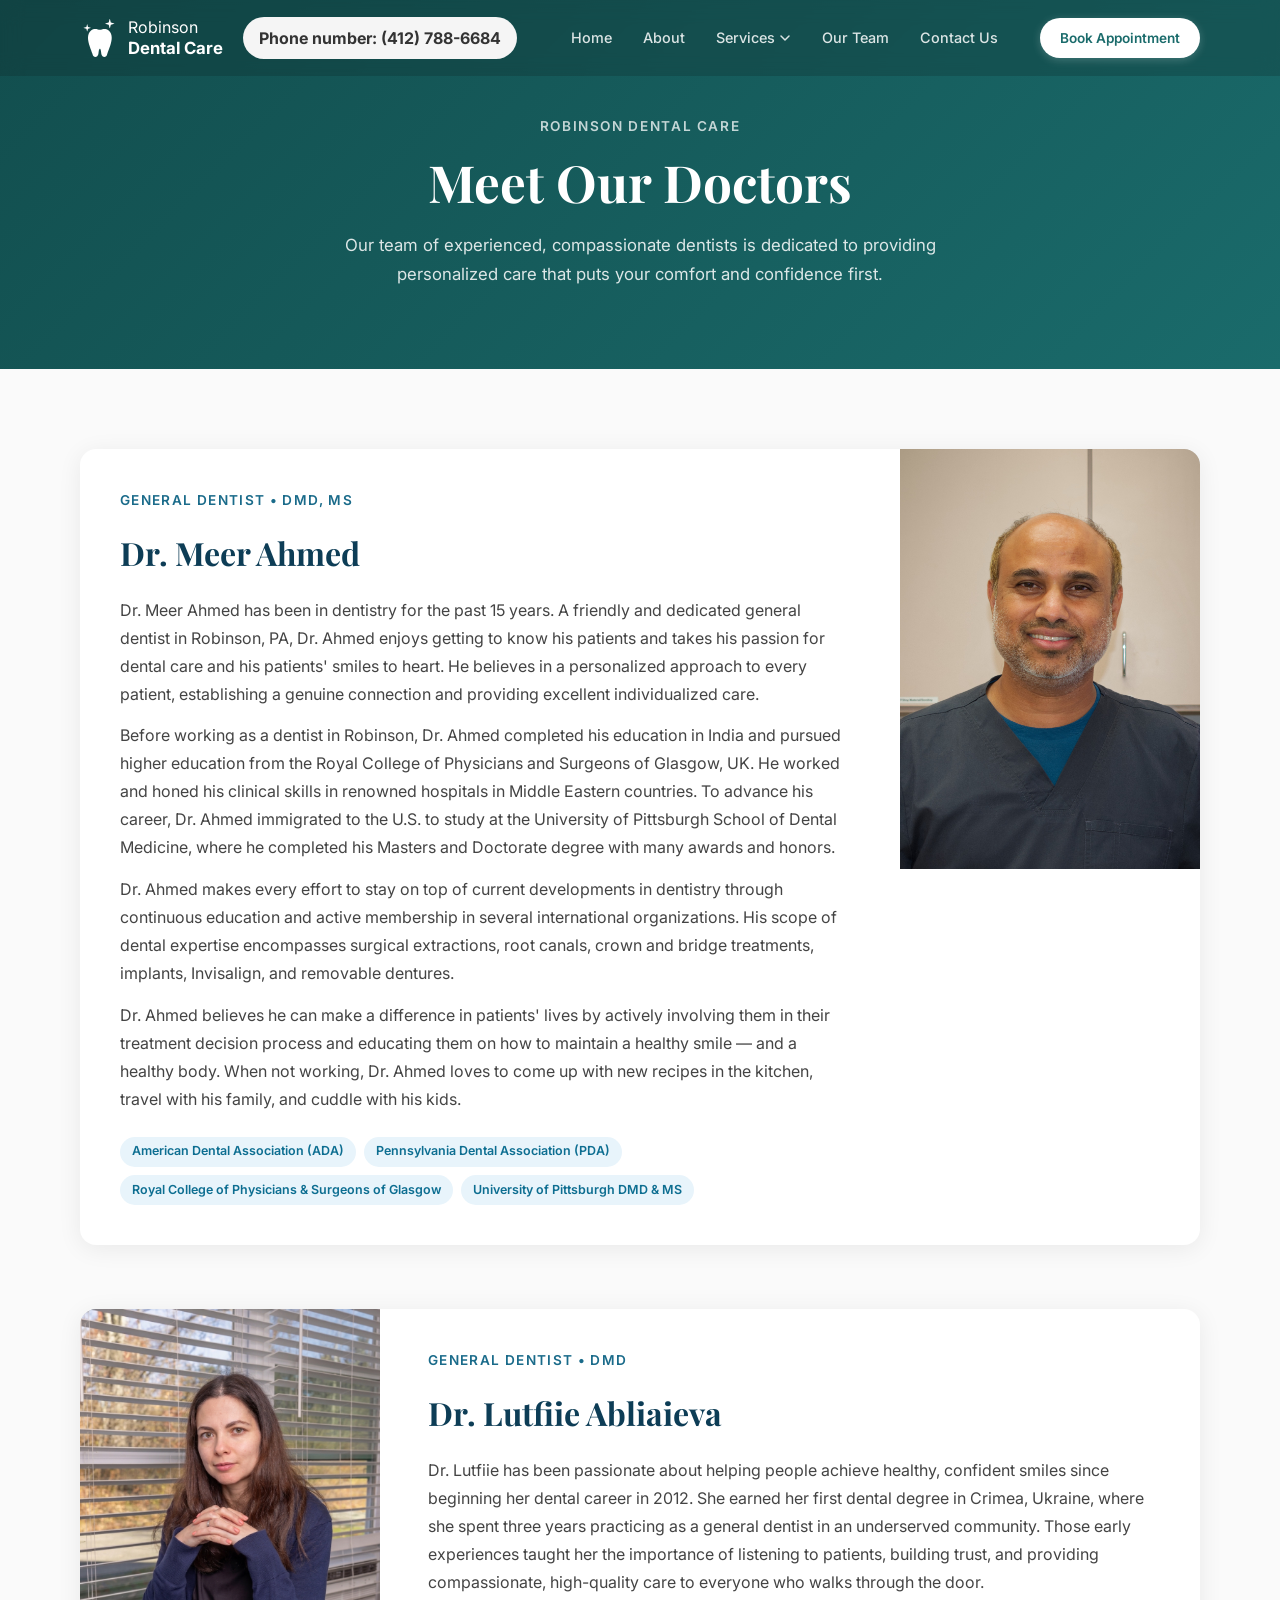
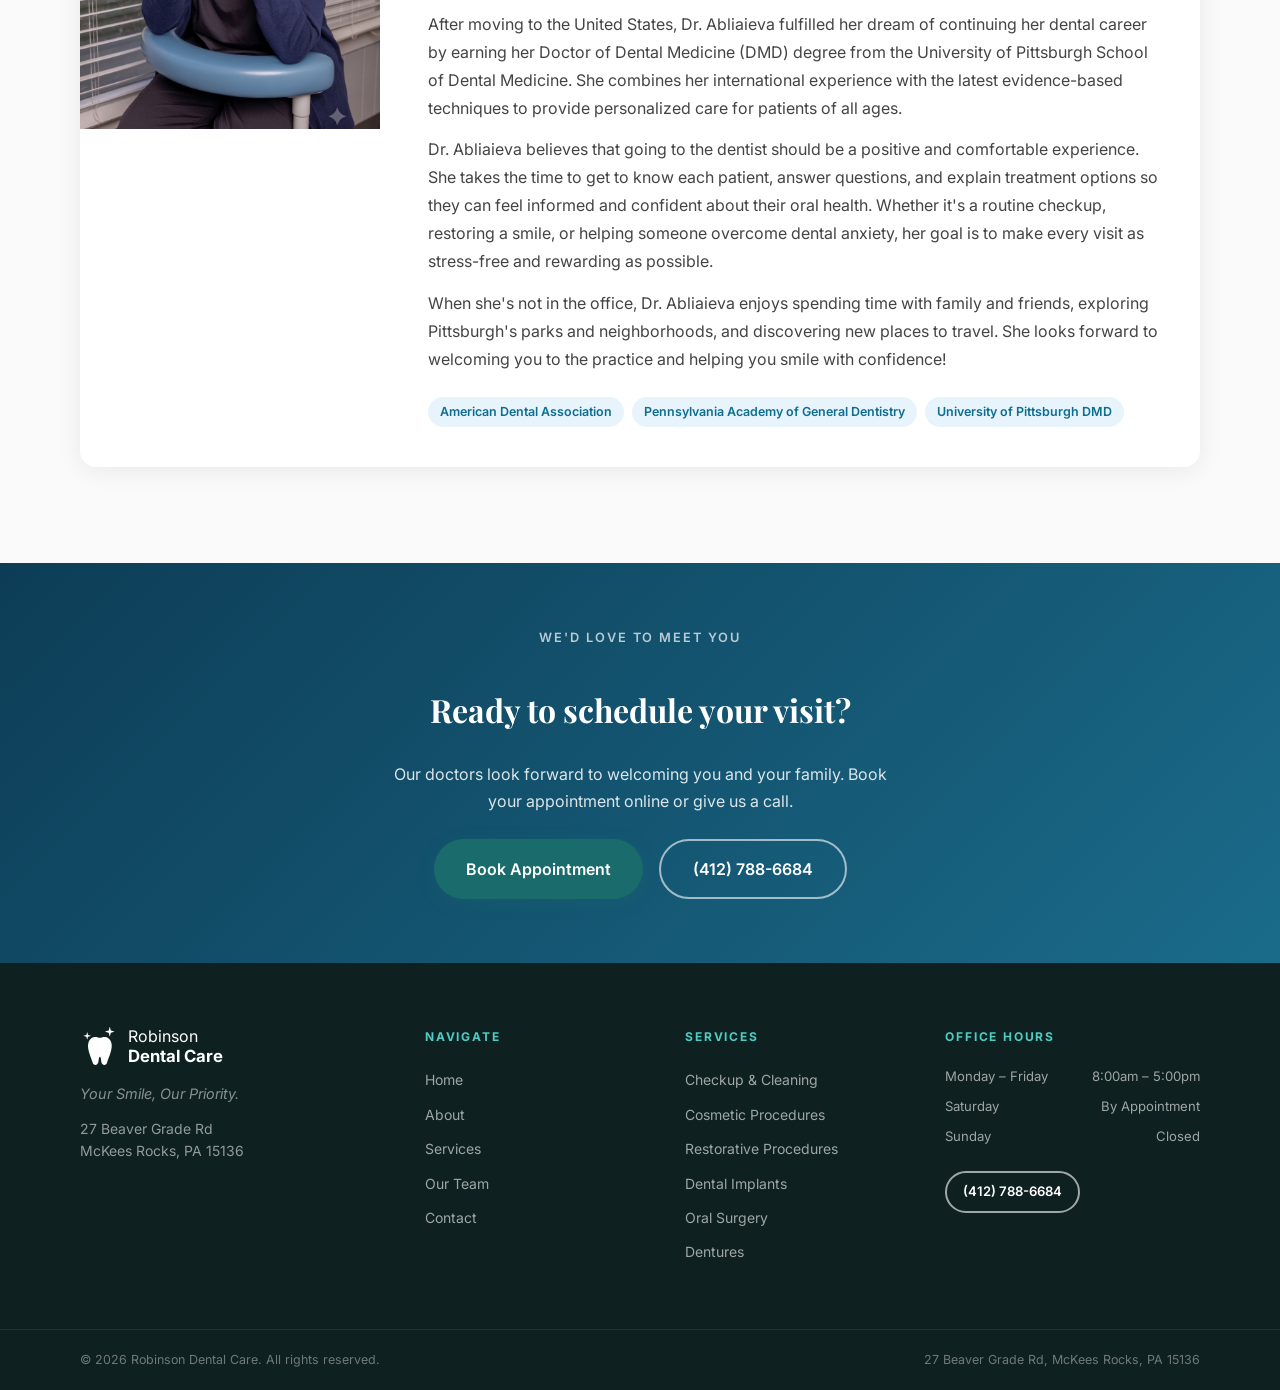
==== commit b39f4e44: "Update the dentist info" ====
--- a/team.html
+++ b/team.html
@@ -265,8 +265,8 @@
             <p class="doctor-card__credential">General Dentist &bull; DMD, MS</p>
             <h2 class="doctor-card__name">Dr. Meer Ahmed</h2>
             <div class="doctor-card__bio">
-              <p>Dr. Meer Ahmed has been in dentistry for the past 15 years. A friendly and dedicated general dentist in Moon Township, PA, Dr. Ahmed enjoys getting to know his patients and takes his passion for dental care and his patients' smiles to heart. He believes in a personalized approach to every patient, establishing a genuine connection and providing excellent individualized care.</p>
-              <p>Before working as a dentist in Moon Township, Dr. Ahmed completed his education in India and pursued higher education from the Royal College of Physicians and Surgeons of Glasgow, UK. He worked and honed his clinical skills in renowned hospitals in Middle Eastern countries. To advance his career, Dr. Ahmed immigrated to the U.S. to study at the University of Pittsburgh School of Dental Medicine, where he completed his Masters and Doctorate degree with many awards and honors.</p>
+              <p>Dr. Meer Ahmed has been in dentistry for the past 15 years. A friendly and dedicated general dentist in Robinson, PA, Dr. Ahmed enjoys getting to know his patients and takes his passion for dental care and his patients' smiles to heart. He believes in a personalized approach to every patient, establishing a genuine connection and providing excellent individualized care.</p>
+              <p>Before working as a dentist in Robinson, Dr. Ahmed completed his education in India and pursued higher education from the Royal College of Physicians and Surgeons of Glasgow, UK. He worked and honed his clinical skills in renowned hospitals in Middle Eastern countries. To advance his career, Dr. Ahmed immigrated to the U.S. to study at the University of Pittsburgh School of Dental Medicine, where he completed his Masters and Doctorate degree with many awards and honors.</p>
               <p>Dr. Ahmed makes every effort to stay on top of current developments in dentistry through continuous education and active membership in several international organizations. His scope of dental expertise encompasses surgical extractions, root canals, crown and bridge treatments, implants, Invisalign, and removable dentures.</p>
               <p>Dr. Ahmed believes he can make a difference in patients' lives by actively involving them in their treatment decision process and educating them on how to maintain a healthy smile — and a healthy body. When not working, Dr. Ahmed loves to come up with new recipes in the kitchen, travel with his family, and cuddle with his kids.</p>
             </div>
